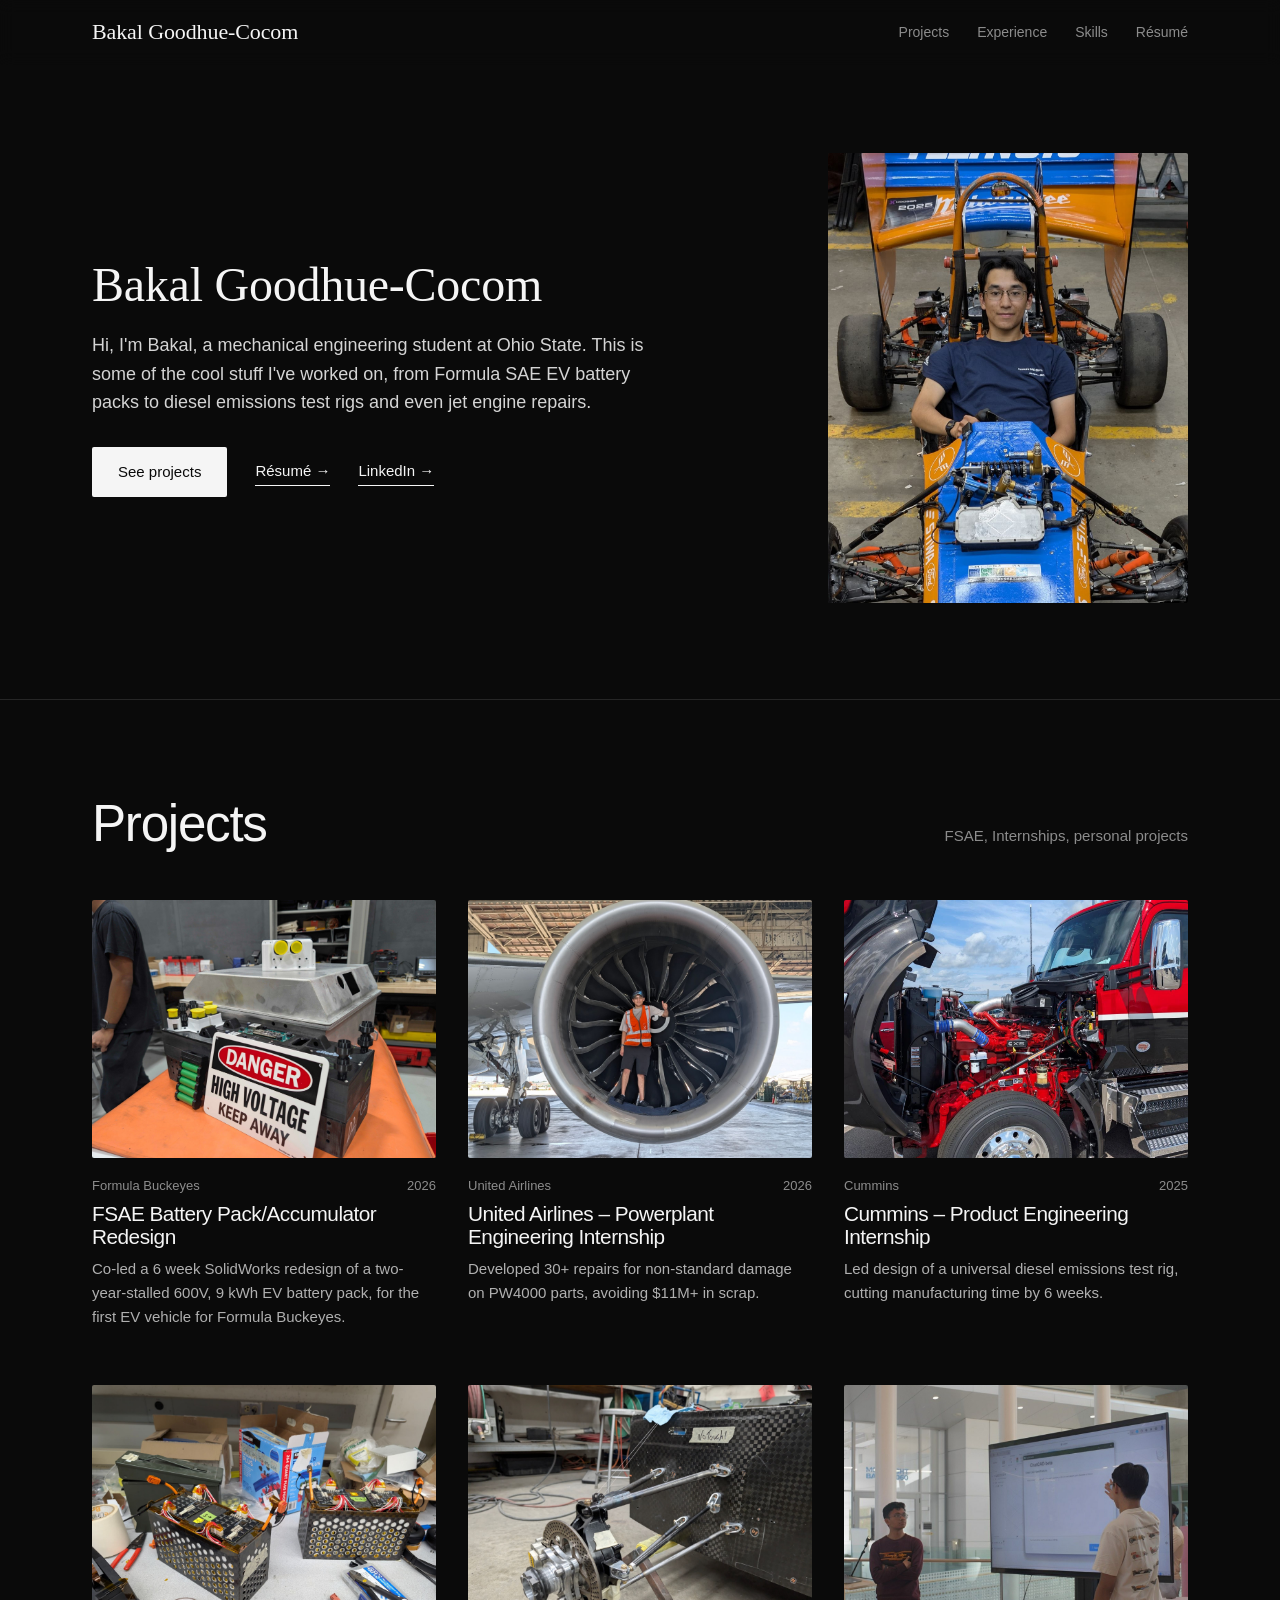
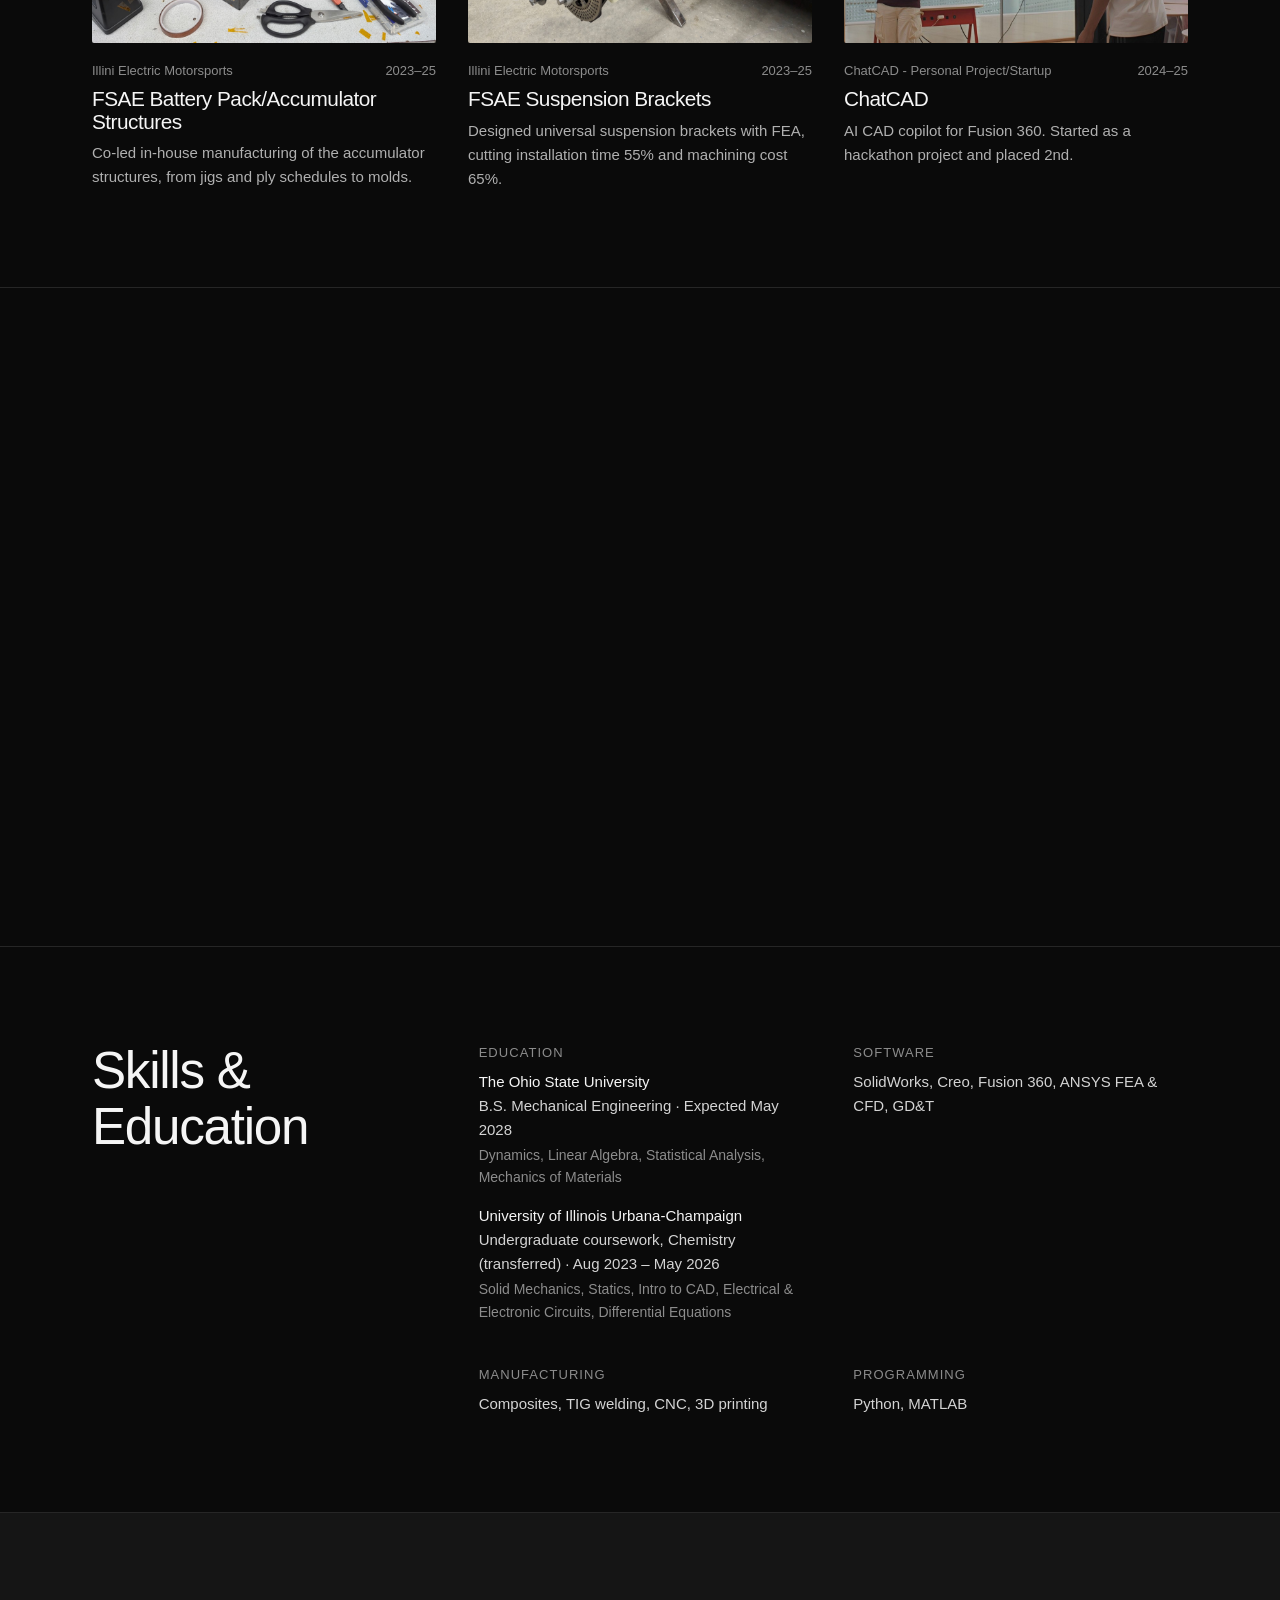
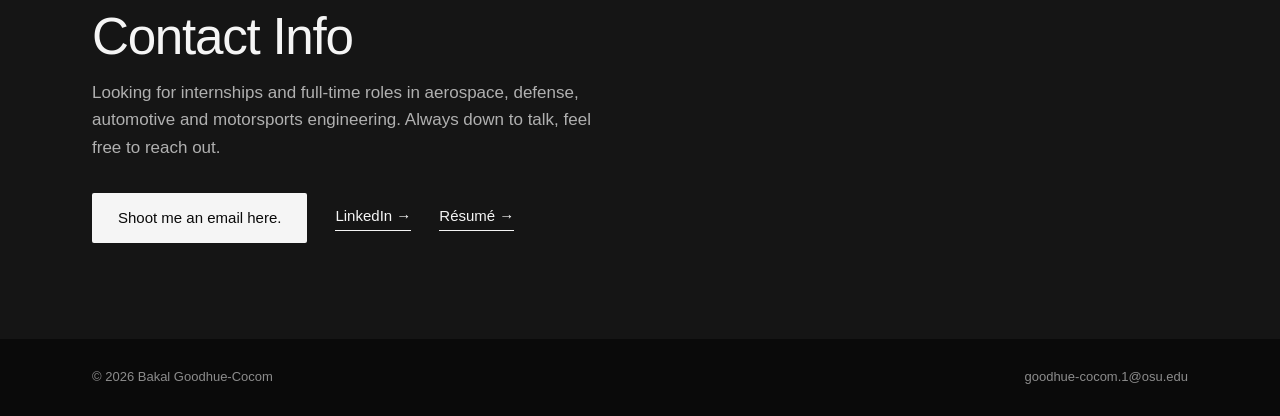
==== index.html @ b779f45f "Portfolio site Co-Authored-By: Claude Opus 5.5 <noreply@anthropic.com> Claude-Session: https://claud" ====
<!doctype html>
<html lang="en">
<head>
  <meta charset="utf-8">
  <meta name="viewport" content="width=device-width, initial-scale=1">
  <title>Bakal "BK" Goodhue-Cocom</title>
  <meta name="description" content="Hi, I'm BK. I'm a mechanical engineering student at Ohio State and I like making cool stuff.">
  <meta property="og:title" content="Bakal Goodhue-Cocom — Mechanical Engineer">
  <meta property="og:description" content="Race car parts, battery packs, test rigs, and other stuff I've made.">
  <meta property="og:type" content="website">
  <link rel="stylesheet" href="styles.css">
</head>
<body>
  <!-- PHOTOS: add JPGs to assets/img/ using the names in each <img src>. See README.md. -->

  <header class="nav" id="nav">
    <div class="wrap nav-inner">
      <a href="#top" class="logo">Bakal Goodhue-Cocom</a>
      <nav>
        <a href="#work">Projects</a>
        <a href="#experience">Experience</a>
        <a href="#about" class="hide-sm">Skills</a>
        <a href="assets/Bakal_Goodhue-Cocom_Resume.pdf" target="_blank" rel="noopener">Résumé</a>
      </nav>
    </div>
  </header>

  <main id="top">
    <!-- INTRO
         BACKGROUND VIDEO: drop an MP4 at assets/video/banner.mp4 and it plays silently behind this section.
         Until that file exists, the background just stays black. -->
    <section class="banner">
    <video class="banner-video" src="assets/video/banner.mp4" autoplay muted loop playsinline preload="metadata" aria-hidden="true"></video>
    <div class="intro wrap">
      <div class="intro-text">
        <h1 class="reveal">Bakal Goodhue-Cocom</h1>
        <p class="lead reveal">
          Hi, I'm Bakal, a mechanical engineering student at Ohio State. This is some of the cool stuff
          I've worked on, from Formula SAE EV battery packs to diesel emissions test rigs and even jet engine repairs.
        </p>
        <div class="intro-links reveal">
          <a class="btn" href="#work">See projects</a>
          <a class="text-link" href="assets/Bakal_Goodhue-Cocom_Resume.pdf" target="_blank" rel="noopener">Résumé →</a>
          <a class="text-link" href="https://www.linkedin.com/in/bakal-goodhue-cocom/" target="_blank" rel="noopener">LinkedIn →</a>
        </div>
      </div>
      <div class="ph portrait reveal" data-label="portrait.jpg — a photo of you">
        <img src="assets/img/portrait.jpg" alt="Bakal Goodhue-Cocom">
      </div>
    </div>
    </section>

    <!-- SELECTED WORK -->
    <section id="work" class="section">
      <div class="wrap">
        <div class="section-head">
          <h2 class="reveal">Projects</h2>
          <p class="reveal">FSAE, Internships, personal projects</p>
        </div>
        <div class="grid">
          <a class="item reveal" href="projects/fsae-accumulator.html">
            <div class="ph" data-label="fsae-accumulator.jpg"><img src="assets/img/fsae-accumulator.jpg" alt="" loading="lazy"></div>
            <div class="item-meta"><span>Formula Buckeyes</span><span>2026</span></div>
            <h3>FSAE Battery Pack/Accumulator Redesign</h3> 
            <p>Co-led a 6 week SolidWorks redesign of a two-year-stalled 600V, 9 kWh EV battery pack, for the first EV vehicle for Formula Buckeyes.</p>
          </a>
          <a class="item reveal" href="projects/pw4000-repairs.html">
            <div class="ph" data-label="pw4000-repairs.jpg"><img src="assets/img/pw4000-repairs.jpg" alt="" loading="lazy"></div>
            <div class="item-meta"><span>United Airlines</span><span>2026</span></div>
            <h3>United Airlines – Powerplant Engineering Internship</h3>
            <p>Developed 30+ repairs for non-standard damage on PW4000 parts, avoiding $11M+ in scrap.</p>
          </a>
          <a class="item reveal" href="projects/emissions-test-rig.html">
            <div class="ph" data-label="emissions-test-rig.jpg"><img src="assets/img/emissions-test-rig.jpg" alt="" loading="lazy"></div>
            <div class="item-meta"><span>Cummins</span><span>2025</span></div>
            <h3>Cummins – Product Engineering Internship</h3>
            <p>Led design of a universal diesel emissions test rig, cutting manufacturing time by 6 weeks.</p>
          </a>
          <a class="item reveal" href="projects/carbon-accumulator.html">
            <div class="ph" data-label="carbon-accumulator.jpg"><img src="assets/img/carbon-accumulator.jpg" alt="" loading="lazy"></div>
            <div class="item-meta"><span>Illini Electric Motorsports</span><span>2023–25</span></div>
            <h3>FSAE Battery Pack/Accumulator Structures</h3>
            <p>Co-led in-house manufacturing of the accumulator structures, from jigs and ply schedules to molds.</p>
          </a>
          <a class="item reveal" href="projects/suspension-brackets.html">
            <div class="ph" data-label="suspension-brackets.jpg"><img src="assets/img/suspension-brackets.jpg" alt="" loading="lazy"></div>
            <div class="item-meta"><span>Illini Electric Motorsports</span><span>2023–25</span></div>
            <h3>FSAE Suspension Brackets</h3>
            <p>Designed universal suspension brackets with FEA, cutting installation time 55% and machining cost 65%.</p>
          </a>
          <a class="item reveal" href="projects/chatcad.html">
            <div class="ph" data-label="chatcad.jpg"><img src="assets/img/chatcad.jpg" alt="" loading="lazy"></div>
            <div class="item-meta"><span>ChatCAD - Personal Project/Startup</span><span>2024–25</span></div>
            <h3>ChatCAD</h3>
            <p>AI CAD copilot for Fusion 360. Started as a hackathon project and placed 2nd.</p>
          </a>
        </div>
      </div>
    </section>

    <!-- EXPERIENCE -->
    <section id="experience" class="section">
      <div class="wrap">
        <div class="section-head">
          <h2 class="reveal">Experience</h2>
        </div>
        <ul class="rows">
          <li class="reveal"><span class="when">2026 – Now</span><span class="role">Powertrain Engineer</span><span class="org">Formula Buckeyes-FSAE</span></li>
          <li class="reveal"><span class="when">2026</span><span class="role">Powerplant Engineering Intern</span><span class="org">United Airlines</span></li>
          <li class="reveal"><span class="when">2025</span><span class="role">Product Engineering Intern</span><span class="org">Cummins Inc.</span></li>
          <li class="reveal"><span class="when">2024 – 2025</span><span class="role">Co-founder, Head of R&amp;D</span><span class="org">ChatCAD</span></li>
          <li class="reveal"><span class="when">2023 – 2025</span><span class="role">HV Integration &amp; Chassis Project Lead</span><span class="org">Illini Electric Motorsports-FSAE</span></li>
        </ul>
      </div>
    </section>

    <!-- ABOUT -->
    <section id="about" class="section">
      <div class="wrap about">
        <div class="section-head">
          <h2 class="reveal">Skills &amp; Education</h2>
        </div>
        <div class="about-body">
          <dl class="facts reveal">
            <div><dt>Education</dt><dd>
              <div class="edu-entry"><strong>The Ohio State University</strong><span>B.S. Mechanical Engineering · Expected May 2028</span><span class="edu-courses">Dynamics, Linear Algebra, Statistical Analysis, Mechanics of Materials</span></div>
              <div class="edu-entry"><strong>University of Illinois Urbana-Champaign</strong><span>Undergraduate coursework, Chemistry (transferred) · Aug 2023 – May 2026</span><span class="edu-courses">Solid Mechanics, Statics, Intro to CAD, Electrical &amp; Electronic Circuits, Differential Equations</span></div>
            </dd></div>
            <div><dt>Software</dt><dd>SolidWorks, Creo, Fusion 360, ANSYS FEA &amp; CFD, GD&amp;T</dd></div>
            <div><dt>Manufacturing</dt><dd>Composites, TIG welding, CNC, 3D printing</dd></div>
            <div><dt>Programming</dt><dd>Python, MATLAB</dd></div>
          </dl>
        </div>
      </div>
    </section>

    <!-- CONTACT -->
    <section id="contact" class="section contact">
      <div class="wrap">
        <h2 class="reveal">Contact Info</h2>
        <p class="reveal">Looking for internships and full-time roles in aerospace, defense, automotive and motorsports engineering. Always down to talk, feel free to reach out.</p>
        <div class="intro-links reveal">
          <a class="btn js-email" href="#contact">Shoot me an email here.</a>
          <a class="text-link" href="https://www.linkedin.com/in/bakal-goodhue-cocom/" target="_blank" rel="noopener">LinkedIn →</a>
          <a class="text-link" href="assets/Bakal_Goodhue-Cocom_Resume.pdf" target="_blank" rel="noopener">Résumé →</a>
        </div>
      </div>
    </section>
  </main>

  <footer class="footer">
    <div class="wrap">
      <span>© <span id="year"></span> Bakal Goodhue-Cocom</span>
      <span class="js-email-text"></span>
    </div>
  </footer>

  <script src="script.js"></script>
</body>
</html>
---- styles.css ----
:root {
  --bg: #0a0a0a;
  --soft: #151515;
  --ink: #f5f5f5;
  --text: #d4d4d4;
  --text-2: #b0b0b0;
  --muted: #8c8c8c;
  --line: #262626;
  --accent: #ff2d6f;
  --serif: Georgia, "Times New Roman", serif;
  --sans: "Helvetica Neue", Helvetica, Arial, sans-serif;
  --ease: cubic-bezier(.2, .7, .2, 1);
  --maxw: 1160px;
}

* { box-sizing: border-box; }
html { scroll-behavior: smooth; scroll-padding-top: 70px; }
body {
  margin: 0; background: var(--bg); color: var(--ink);
  font: 400 17px/1.6 var(--sans);
  -webkit-font-smoothing: antialiased;
}
a { color: inherit; }
::selection { background: var(--accent); color: #fff; }
:focus-visible { outline: 2px solid var(--accent); outline-offset: 3px; }
.item:hover h3, .next a:hover strong { color: var(--accent); }
.item h3, .next strong { transition: color .25s; }
img { display: block; max-width: 100%; }
h1, h2, h3 { font-family: var(--sans); font-weight: 500; margin: 0; line-height: 1.1; letter-spacing: -0.025em; }
/* Serif only in the top banner: the name in the menu bar and the main title at the top of each page */
.logo, .intro h1, .project-head h1 { font-family: var(--serif); font-weight: 400; letter-spacing: -0.005em; line-height: 1.08; }
.wrap { max-width: var(--maxw); margin: 0 auto; padding: 0 32px; }
.label { font-size: 13px; letter-spacing: .08em; text-transform: uppercase; color: var(--muted); margin: 0 0 20px; }

/* ---------- NAV ---------- */
.nav {
  position: sticky; top: 0; z-index: 20; background: rgba(10,10,10,.9);
  backdrop-filter: blur(8px); border-bottom: 1px solid transparent;
  transition: border-color .3s var(--ease);
}
.nav.solid, .nav.always-solid { border-color: var(--line); }
.nav-inner { display: flex; justify-content: space-between; align-items: center; height: 64px; }
.logo { font: 400 22px var(--serif); text-decoration: none; }
.nav nav { display: flex; gap: 28px; }
.nav nav a { text-decoration: none; font-size: 14px; color: var(--muted); transition: color .2s; }
.nav nav a:hover, .nav nav a:active { color: var(--accent); }

/* ---------- PHOTOS ---------- */
.ph { position: relative; overflow: hidden; background: var(--soft); }
.ph img { width: 100%; height: 100%; object-fit: cover; transition: transform .7s var(--ease); }
.ph.empty::after {
  content: attr(data-label); position: absolute; inset: 0; display: grid; place-items: center;
  padding: 12px; text-align: center; font-size: 13px; color: #5e5e5e;
}

/* ---------- INTRO ---------- */
.intro {
  display: grid; grid-template-columns: 1.6fr 1fr; gap: 64px; align-items: center;
  padding-top: 88px; padding-bottom: 96px;
}
.intro h1 { font-size: clamp(2.2rem, 4vw, 3rem); margin-bottom: 20px; }
.lead { font-size: 18px; color: var(--text); max-width: 560px; margin: 0 0 30px; }
.intro-links { display: flex; flex-wrap: wrap; align-items: center; gap: 14px 28px; }
.btn {
  display: inline-block; padding: 13px 26px; background: var(--ink); color: var(--bg);
  text-decoration: none; font-size: 15px; border-radius: 2px;
  transition: opacity .2s;
}
.btn { transition: background-color .2s, color .2s; }
.btn:hover, .btn:active, .btn:focus-visible { background: var(--accent); color: #fff; }
.text-link { text-decoration: none; font-size: 15px; border-bottom: 1px solid var(--ink); padding-bottom: 2px; }
.text-link:hover, .text-link:active { color: var(--accent); border-color: var(--accent); }
.portrait img { object-position: 50% 20%; }
.portrait { aspect-ratio: 4 / 5; border-radius: 2px; max-width: 360px; width: 100%; justify-self: end; }

/* ---------- BANNER VIDEO ---------- */
.banner { position: relative; overflow: hidden; isolation: isolate; }
.banner-video {
  position: absolute; inset: 0; width: 100%; height: 100%; object-fit: cover; z-index: -2;
  opacity: 0; transition: opacity 1.2s var(--ease);
}
.banner.has-video .banner-video { opacity: 1; }
.banner.has-video::after { /* darkens the video so the text stays readable */
  content: ""; position: absolute; inset: 0; z-index: -1;
  background: linear-gradient(90deg, rgba(10,10,10,.85) 0%, rgba(10,10,10,.55) 60%, rgba(10,10,10,.35) 100%);
}

/* ---------- SECTIONS ---------- */
.section { padding: 96px 0; border-top: 1px solid var(--line); }
.section-head { display: flex; justify-content: space-between; align-items: baseline; gap: 24px; margin-bottom: 48px; flex-wrap: wrap; }
.section-head h2 { font-size: clamp(2.2rem, 4vw, 3.2rem); }
.section-head p { margin: 0; color: var(--muted); font-size: 15px; }

/* ---------- WORK GRID ---------- */
.grid { display: grid; grid-template-columns: repeat(3, 1fr); gap: 56px 32px; }
.item { text-decoration: none; display: block; }
.item .ph { aspect-ratio: 4 / 3; margin-bottom: 18px; border-radius: 2px; }
.item:hover .ph img { transform: scale(1.04); }
.item-meta { display: flex; justify-content: space-between; font-size: 13px; color: var(--muted); margin-bottom: 6px; }
.item h3 { font-size: 1.3rem; margin-bottom: 8px; }
.item h3::after { content: " →"; font-family: var(--sans); font-size: .6em; vertical-align: middle; opacity: 0; transition: opacity .3s, margin .3s; }
.item:hover h3::after { opacity: 1; }
.item p { margin: 0; color: var(--text-2); font-size: 15px; }

/* ---------- EXPERIENCE ---------- */
.rows { list-style: none; margin: 0; padding: 0; }
.rows li {
  display: grid; grid-template-columns: 160px 1fr 1fr; gap: 24px; align-items: baseline;
  padding: 22px 0; border-bottom: 1px solid var(--line);
}
.rows li:first-child { border-top: 1px solid var(--ink); }
.when { font-size: 14px; color: var(--muted); }
.role { font-size: 17px; font-weight: 500; }
.org { color: var(--text); font-size: 16px; }

/* ---------- ABOUT ---------- */
.about { display: grid; grid-template-columns: 1fr 2fr; gap: 32px; }
.about-body p { font-size: 19px; color: var(--text); margin: 0 0 22px; max-width: 680px; }
.facts { display: grid; grid-template-columns: 1fr 1fr; gap: 26px 40px; margin: 0; }
.facts dt { font-size: 13px; letter-spacing: .08em; text-transform: uppercase; color: var(--muted); margin-bottom: 6px; }
.facts dd { margin: 0; font-size: 15px; color: var(--text); }

.edu-entry { margin-bottom: 16px; }
.edu-entry strong, .edu-entry span { display: block; }
.edu-entry strong { font-weight: 500; color: var(--ink); }
.edu-courses { color: var(--muted); font-size: 14px; margin-top: 2px; }

/* ---------- CONTACT / FOOTER ---------- */
.contact { background: var(--soft); text-align: left; }
.contact h2 { font-size: clamp(2.2rem, 4vw, 3.2rem); margin-bottom: 14px; }
.contact p { color: var(--text-2); max-width: 520px; margin: 0 0 32px; }
.footer { font-size: 13px; color: var(--muted); }
.footer .wrap { display: flex; justify-content: space-between; flex-wrap: wrap; gap: 10px; padding-top: 28px; padding-bottom: 28px; }

/* ---------- PROJECT PAGES ---------- */
.back { display: inline-block; margin: 48px 0 0; font-size: 14px; color: var(--muted); text-decoration: none; }
.back:hover { color: var(--accent); }
.project-head { padding: 36px 0 44px; }
.project-head h1 { font-size: clamp(2.8rem, 6.5vw, 5rem); margin: 0 0 28px; max-width: 900px; }
.facts-row { display: grid; grid-template-columns: repeat(4, 1fr); gap: 24px; border-top: 1px solid var(--ink); padding-top: 18px; }
.facts-row dt { font-size: 12px; letter-spacing: .08em; text-transform: uppercase; color: var(--muted); margin-bottom: 4px; }
.facts-row dd { margin: 0; font-size: 15px; }
.project-hero { aspect-ratio: 16 / 8; border-radius: 2px; margin-bottom: 80px; }
.prose { display: grid; grid-template-columns: 1fr 2fr; gap: 32px; }
.prose > h2 { font-size: 2rem; }
.prose > div { max-width: 680px; }
.prose p, .prose li { font-size: 17px; color: var(--text); }
.prose p { margin: 0 0 18px; }
.prose ul { margin: 0; padding-left: 20px; }
.prose li { margin-bottom: 10px; }
.block { padding: 48px 0; border-top: 1px solid var(--line); }
.results { display: grid; grid-template-columns: repeat(auto-fit, minmax(140px, 1fr)); gap: 28px; }
.results b { display: block; font-size: 1.9rem; font-weight: 500; line-height: 1.1; margin-bottom: 8px; letter-spacing: -0.01em; }
.results span { color: var(--muted); font-size: 14px; line-height: 1.45; display: block; }
.gallery { display: grid; grid-template-columns: repeat(3, 1fr); gap: 14px; }
.gallery .ph { aspect-ratio: 1; border-radius: 2px; }
.next { border-top: 1px solid var(--ink); margin-top: 48px; padding: 32px 0 96px; display: flex; justify-content: space-between; gap: 20px; flex-wrap: wrap; }
.next a { text-decoration: none; }
.next small { display: block; color: var(--muted); font-size: 13px; margin-bottom: 4px; }
.next strong { font-size: 1.4rem; font-weight: 500; letter-spacing: -0.02em; }

.drawing { display: block; background: #fff; border-radius: 2px; overflow: hidden; border: 1px solid var(--line); transition: border-color .2s; }
.drawing img { width: 100%; height: auto; }
.drawing:hover { border-color: var(--accent); }
.drawing-caption { margin-top: 14px !important; font-size: 14px !important; color: var(--muted) !important; }

/* ---------- REVEAL ---------- */
.reveal { opacity: 0; transform: translateY(16px); transition: opacity .8s var(--ease), transform .8s var(--ease); }
.reveal.in-view { opacity: 1; transform: none; }

/* ---------- RESPONSIVE ---------- */
@media (max-width: 960px) {
  .grid { grid-template-columns: repeat(2, 1fr); }
  .about, .prose { grid-template-columns: 1fr; gap: 16px; }
  .facts-row { grid-template-columns: 1fr 1fr; }
}
@media (max-width: 720px) {
  .wrap { padding: 0 18px; }
  .intro { grid-template-columns: 1fr; gap: 40px; padding-top: 56px; padding-bottom: 72px; }
  .portrait { aspect-ratio: 4 / 3; max-width: none; justify-self: stretch; }
  .grid { grid-template-columns: 1fr; gap: 44px; }
  .rows li { grid-template-columns: 1fr; gap: 2px; }
  .facts { grid-template-columns: 1fr; }
  .gallery { grid-template-columns: 1fr 1fr; }
  .section { padding: 72px 0; }
  .nav nav { gap: 16px; }
  .nav nav .hide-sm { display: none; }
  .logo { font-size: 19px; }
}
@media (prefers-reduced-motion: reduce) {
  html { scroll-behavior: auto; }
  .reveal { opacity: 1; transform: none; transition: none; }
  .ph img { transition: none; }
}
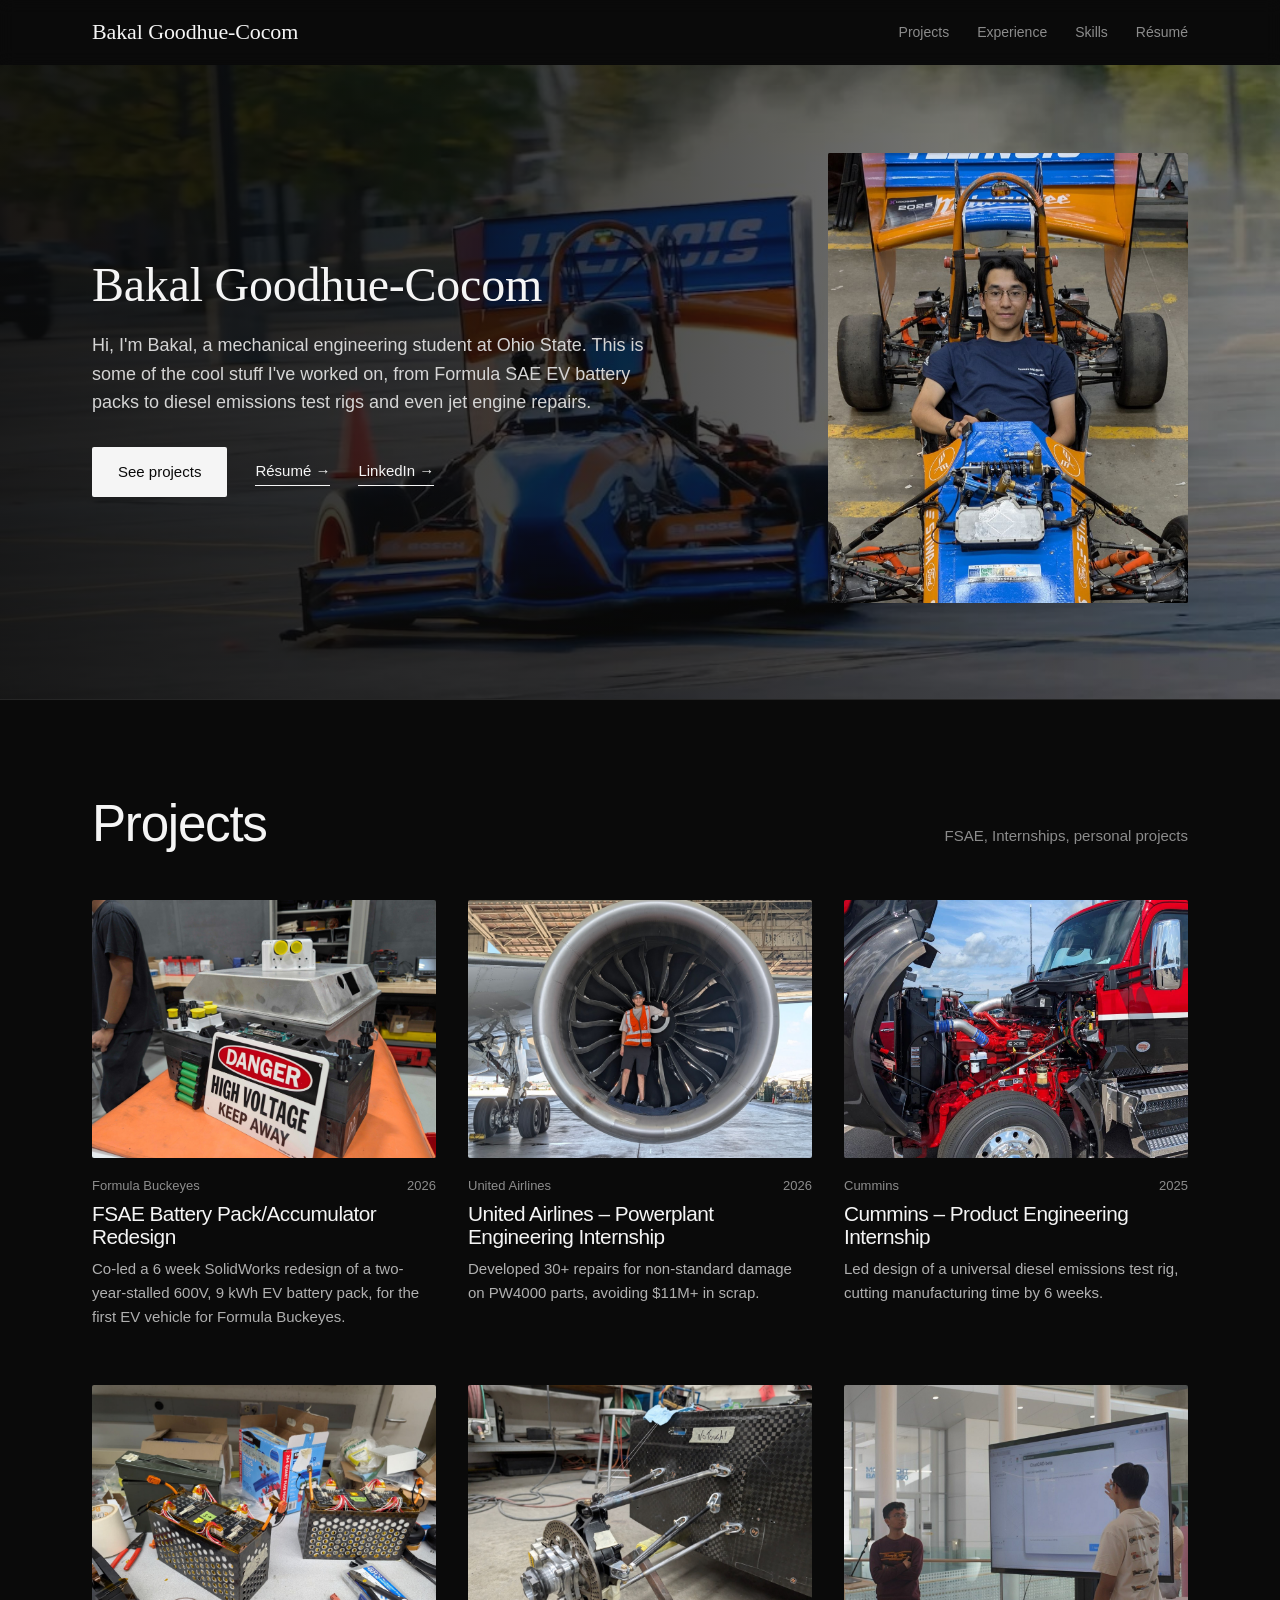
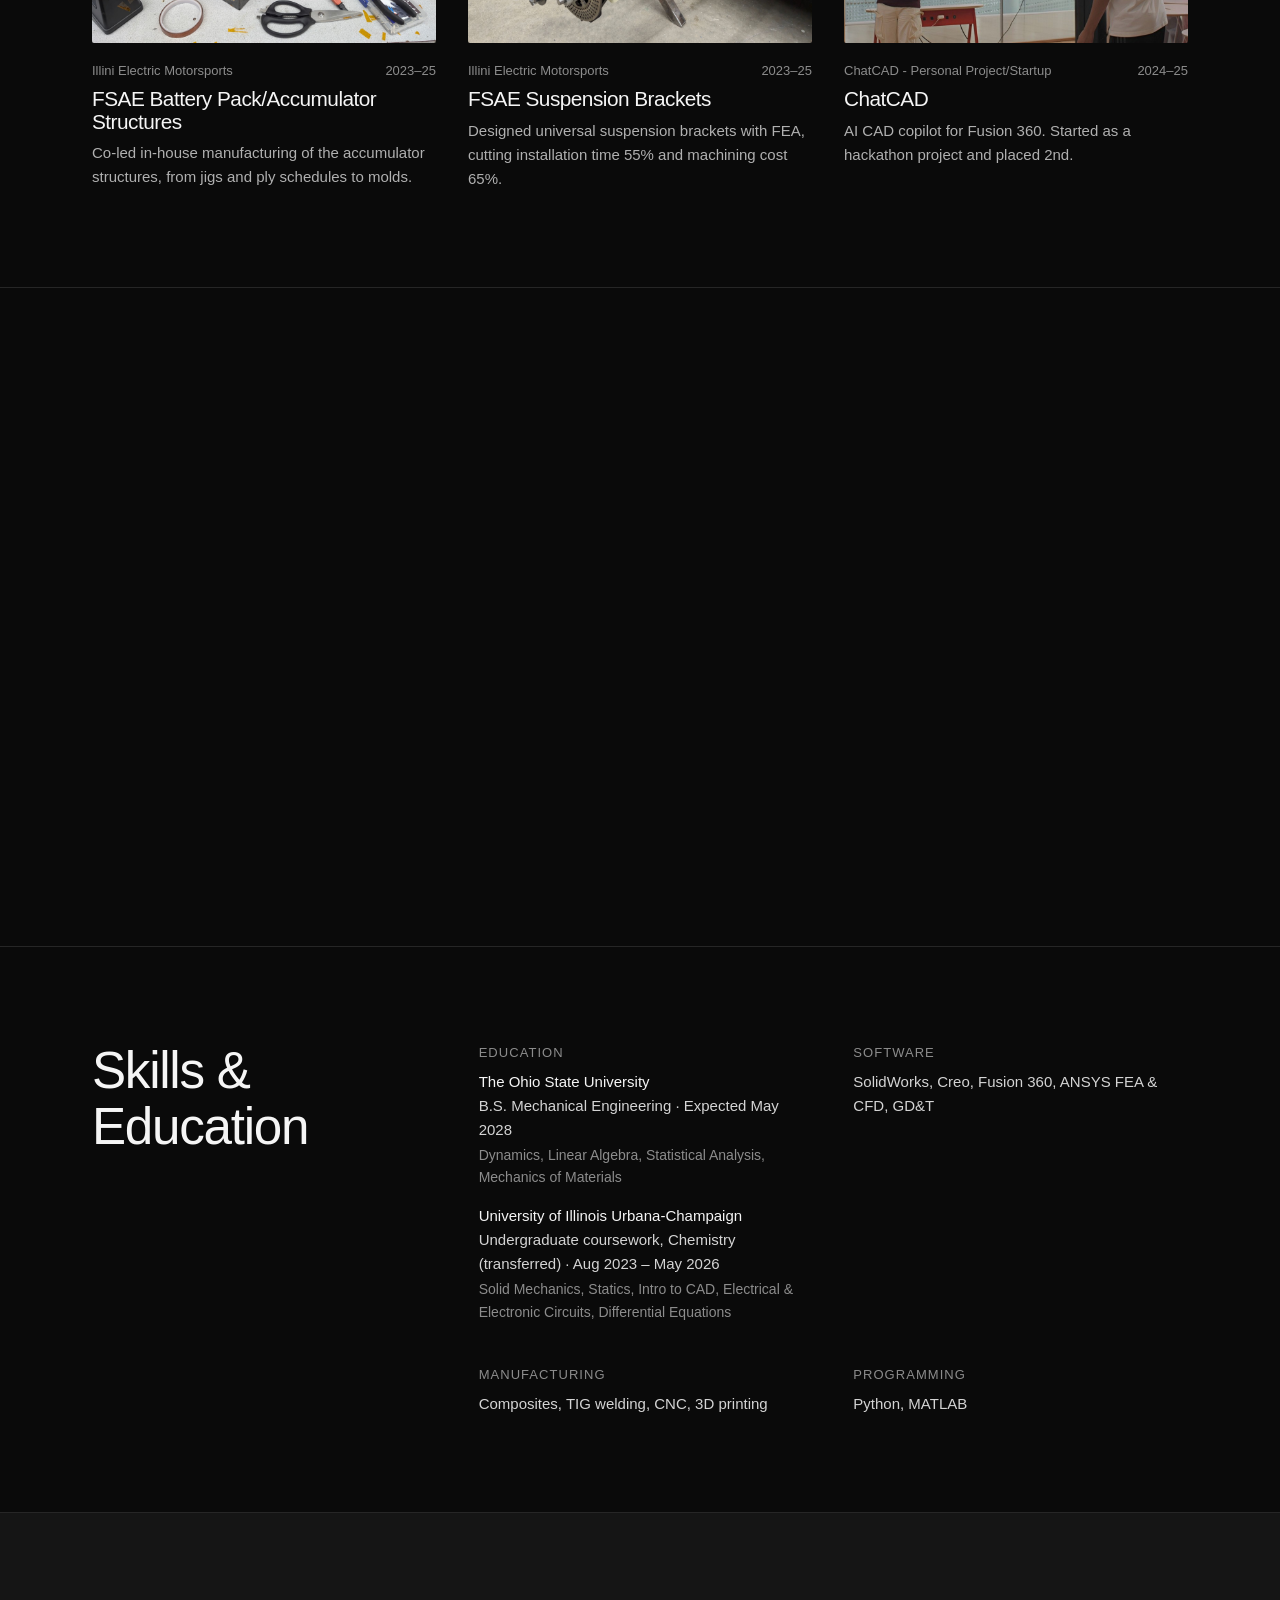
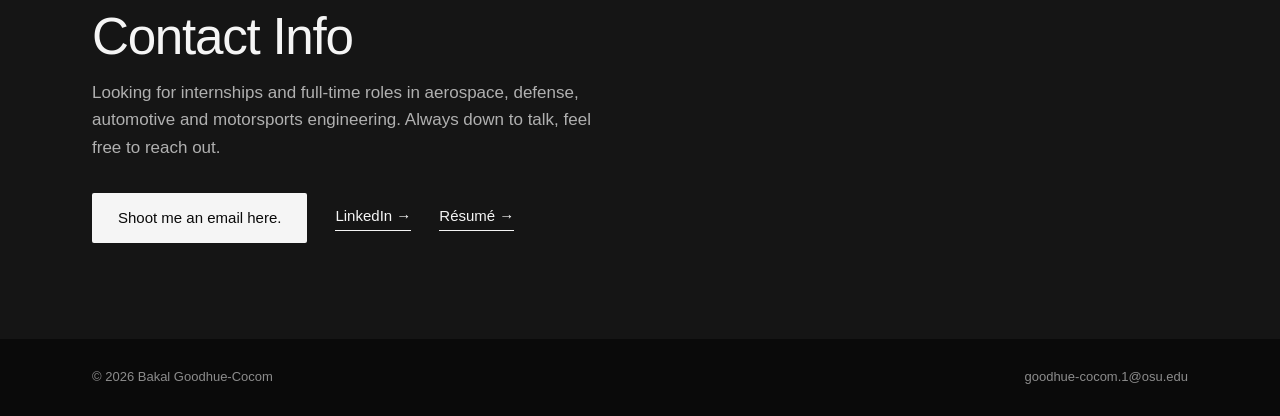
==== commit 3c1ec468: "Banner video and drift photo, new FSAE gallery photos with captions, hide empty gallery slots Co-Aut" ====
--- a/index.html
+++ b/index.html
@@ -29,8 +29,8 @@
     <!-- INTRO
          BACKGROUND VIDEO: drop an MP4 at assets/video/banner.mp4 and it plays silently behind this section.
          Until that file exists, the background just stays black. -->
-    <section class="banner">
-    <video class="banner-video" src="assets/video/banner.mp4" autoplay muted loop playsinline preload="metadata" aria-hidden="true"></video>
+    <section class="banner has-video">
+    <video class="banner-video" src="assets/video/banner.mp4" poster="assets/img/banner-poster.jpg" autoplay muted loop playsinline preload="metadata" aria-hidden="true"></video>
     <div class="intro wrap">
       <div class="intro-text">
         <h1 class="reveal">Bakal Goodhue-Cocom</h1>
--- a/styles.css
+++ b/styles.css
@@ -77,12 +77,17 @@
 .banner { position: relative; overflow: hidden; isolation: isolate; }
 .banner-video {
   position: absolute; inset: 0; width: 100%; height: 100%; object-fit: cover; z-index: -2;
-  opacity: 0; transition: opacity 1.2s var(--ease);
+  object-position: 50% 62%;
 }
 .banner.has-video .banner-video { opacity: 1; }
+/* The clip is vertical: it fills phones and narrow windows. Wide screens get the drift photo instead. */
+@media (min-aspect-ratio: 1/1) {
+  .banner-video { display: none; }
+  .banner { background: url("assets/img/banner-poster.jpg") center 60% / cover no-repeat; }
+}
 .banner.has-video::after { /* darkens the video so the text stays readable */
   content: ""; position: absolute; inset: 0; z-index: -1;
-  background: linear-gradient(90deg, rgba(10,10,10,.85) 0%, rgba(10,10,10,.55) 60%, rgba(10,10,10,.35) 100%);
+  background: linear-gradient(90deg, rgba(10,10,10,.9) 0%, rgba(10,10,10,.72) 50%, rgba(10,10,10,.4) 100%);
 }
 
 /* ---------- SECTIONS ---------- */
@@ -164,6 +169,15 @@
 .drawing:hover { border-color: var(--accent); }
 .drawing-caption { margin-top: 14px !important; font-size: 14px !important; color: var(--muted) !important; }
 
+/* gallery sizing + captions */
+.gallery[data-count="1"] { grid-template-columns: minmax(0, 480px); }
+.gallery[data-count="2"], .gallery[data-count="4"] { grid-template-columns: repeat(2, 1fr); }
+.gallery .ph .caption {
+  position: absolute; left: 0; right: 0; bottom: 0; padding: 28px 12px 10px;
+  font-size: 13px; line-height: 1.35; color: #fff;
+  background: linear-gradient(transparent, rgba(0,0,0,.75));
+}
+
 /* ---------- REVEAL ---------- */
 .reveal { opacity: 0; transform: translateY(16px); transition: opacity .8s var(--ease), transform .8s var(--ease); }
 .reveal.in-view { opacity: 1; transform: none; }
